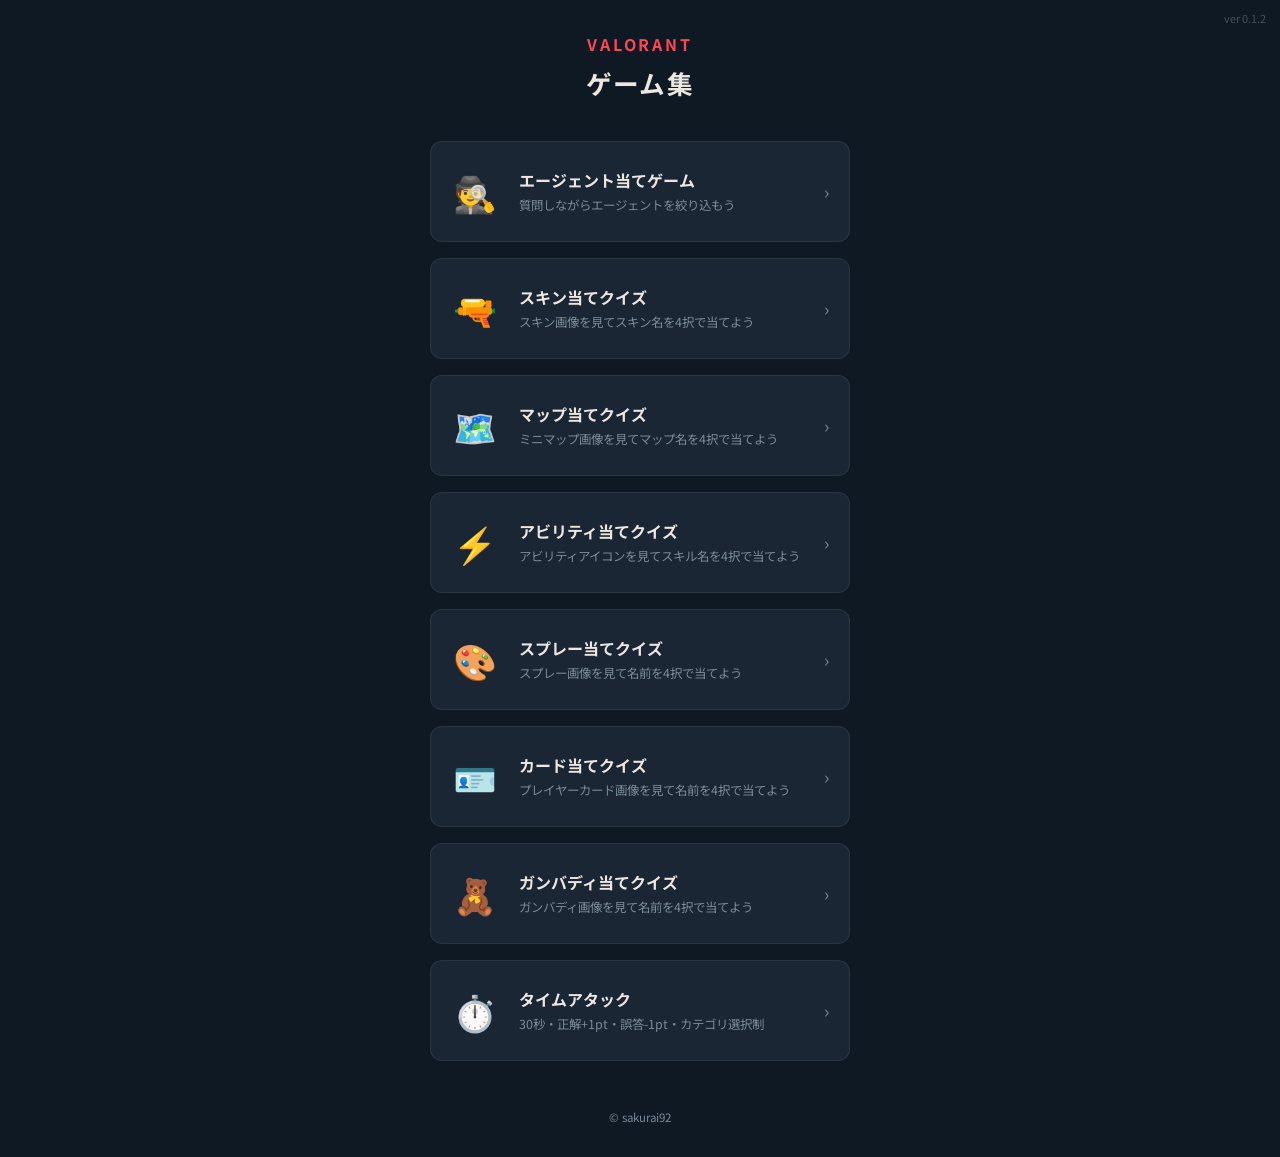
==== index.html @ c87e13f1 "ver 0.1.2 https://claude.ai/code/session_01MHrsZ2jc6BJVUN55BAib9Q" ====
<!DOCTYPE html>
<html lang="ja">
<head>
  <meta charset="UTF-8">
  <meta name="viewport" content="width=device-width, initial-scale=1.0, user-scalable=no">
  <title>VALORANT ゲーム集</title>
  <link rel="preconnect" href="https://fonts.googleapis.com">
  <link href="https://fonts.googleapis.com/css2?family=Noto+Sans+JP:wght@400;600;700&display=swap" rel="stylesheet">
  <style>
    :root {
      --bg:     #0f1923;
      --card:   #1a2634;
      --hover:  #243040;
      --accent: #ff4655;
      --text:   #ece8e1;
      --muted:  #7a8a99;
      --border: #ffffff12;
    }

    *, *::before, *::after { box-sizing: border-box; margin: 0; padding: 0; }

    body {
      min-height: 100dvh;
      background: var(--bg);
      color: var(--text);
      font-family: 'Noto Sans JP', sans-serif;
      -webkit-font-smoothing: antialiased;
      display: flex;
      flex-direction: column;
      align-items: center;
      justify-content: center;
      padding: 32px 16px;
    }

    .logo {
      font-size: 1rem;
      font-weight: 700;
      color: var(--accent);
      letter-spacing: 0.18em;
      margin-bottom: 8px;
    }

    h1 {
      font-size: 1.6rem;
      font-weight: 700;
      letter-spacing: 0.04em;
      margin-bottom: 40px;
      color: var(--text);
    }

    .cards {
      display: flex;
      flex-direction: column;
      gap: 16px;
      width: 100%;
      max-width: 420px;
    }

    .card {
      display: flex;
      align-items: center;
      gap: 20px;
      padding: 24px 20px;
      background: var(--card);
      border: 1.5px solid var(--border);
      border-radius: 12px;
      text-decoration: none;
      color: var(--text);
      transition: background 0.18s, border-color 0.18s, transform 0.18s;
      cursor: pointer;
      -webkit-tap-highlight-color: transparent;
    }
    .card:hover {
      background: var(--hover);
      border-color: var(--accent);
      transform: translateY(-2px);
    }
    .card:active { transform: scale(0.98); }

    .card-icon {
      font-size: 2.2rem;
      flex-shrink: 0;
      width: 48px;
      text-align: center;
    }

    .card-text { flex: 1; }

    .card-title {
      font-size: 1rem;
      font-weight: 700;
      margin-bottom: 4px;
    }

    .card-desc {
      font-size: 0.78rem;
      color: var(--muted);
      line-height: 1.5;
    }

    .card-arrow {
      font-size: 1.1rem;
      color: var(--muted);
      flex-shrink: 0;
    }

    footer {
      margin-top: 48px;
      font-size: 0.72rem;
      color: var(--muted);
    }

    .version {
      position: fixed;
      top: 10px;
      right: 14px;
      font-size: 0.68rem;
      color: var(--muted);
      opacity: 0.5;
    }
  </style>
</head>
<body>

  <span class="version">ver 0.1.2</span>
  <p class="logo">VALORANT</p>
  <h1>ゲーム集</h1>

  <div class="cards">
    <a class="card" href="agent-game.html">
      <div class="card-icon">🕵️</div>
      <div class="card-text">
        <div class="card-title">エージェント当てゲーム</div>
        <div class="card-desc">質問しながらエージェントを絞り込もう</div>
      </div>
      <div class="card-arrow">›</div>
    </a>

    <a class="card" href="skin-quiz.html">
      <div class="card-icon">🔫</div>
      <div class="card-text">
        <div class="card-title">スキン当てクイズ</div>
        <div class="card-desc">スキン画像を見てスキン名を4択で当てよう</div>
      </div>
      <div class="card-arrow">›</div>
    </a>

    <a class="card" href="map-quiz.html">
      <div class="card-icon">🗺️</div>
      <div class="card-text">
        <div class="card-title">マップ当てクイズ</div>
        <div class="card-desc">ミニマップ画像を見てマップ名を4択で当てよう</div>
      </div>
      <div class="card-arrow">›</div>
    </a>

    <a class="card" href="ability-quiz.html">
      <div class="card-icon">⚡</div>
      <div class="card-text">
        <div class="card-title">アビリティ当てクイズ</div>
        <div class="card-desc">アビリティアイコンを見てスキル名を4択で当てよう</div>
      </div>
      <div class="card-arrow">›</div>
    </a>

    <a class="card" href="spray-quiz.html">
      <div class="card-icon">🎨</div>
      <div class="card-text">
        <div class="card-title">スプレー当てクイズ</div>
        <div class="card-desc">スプレー画像を見て名前を4択で当てよう</div>
      </div>
      <div class="card-arrow">›</div>
    </a>

    <a class="card" href="card-quiz.html">
      <div class="card-icon">🪪</div>
      <div class="card-text">
        <div class="card-title">カード当てクイズ</div>
        <div class="card-desc">プレイヤーカード画像を見て名前を4択で当てよう</div>
      </div>
      <div class="card-arrow">›</div>
    </a>

    <a class="card" href="buddy-quiz.html">
      <div class="card-icon">🧸</div>
      <div class="card-text">
        <div class="card-title">ガンバディ当てクイズ</div>
        <div class="card-desc">ガンバディ画像を見て名前を4択で当てよう</div>
      </div>
      <div class="card-arrow">›</div>
    </a>

    <a class="card" href="time-attack.html">
      <div class="card-icon">⏱️</div>
      <div class="card-text">
        <div class="card-title">タイムアタック</div>
        <div class="card-desc">30秒・正解+1pt・誤答-1pt・カテゴリ選択制</div>
      </div>
      <div class="card-arrow">›</div>
    </a>
  </div>

  <footer>© sakurai92</footer>

</body>
</html>
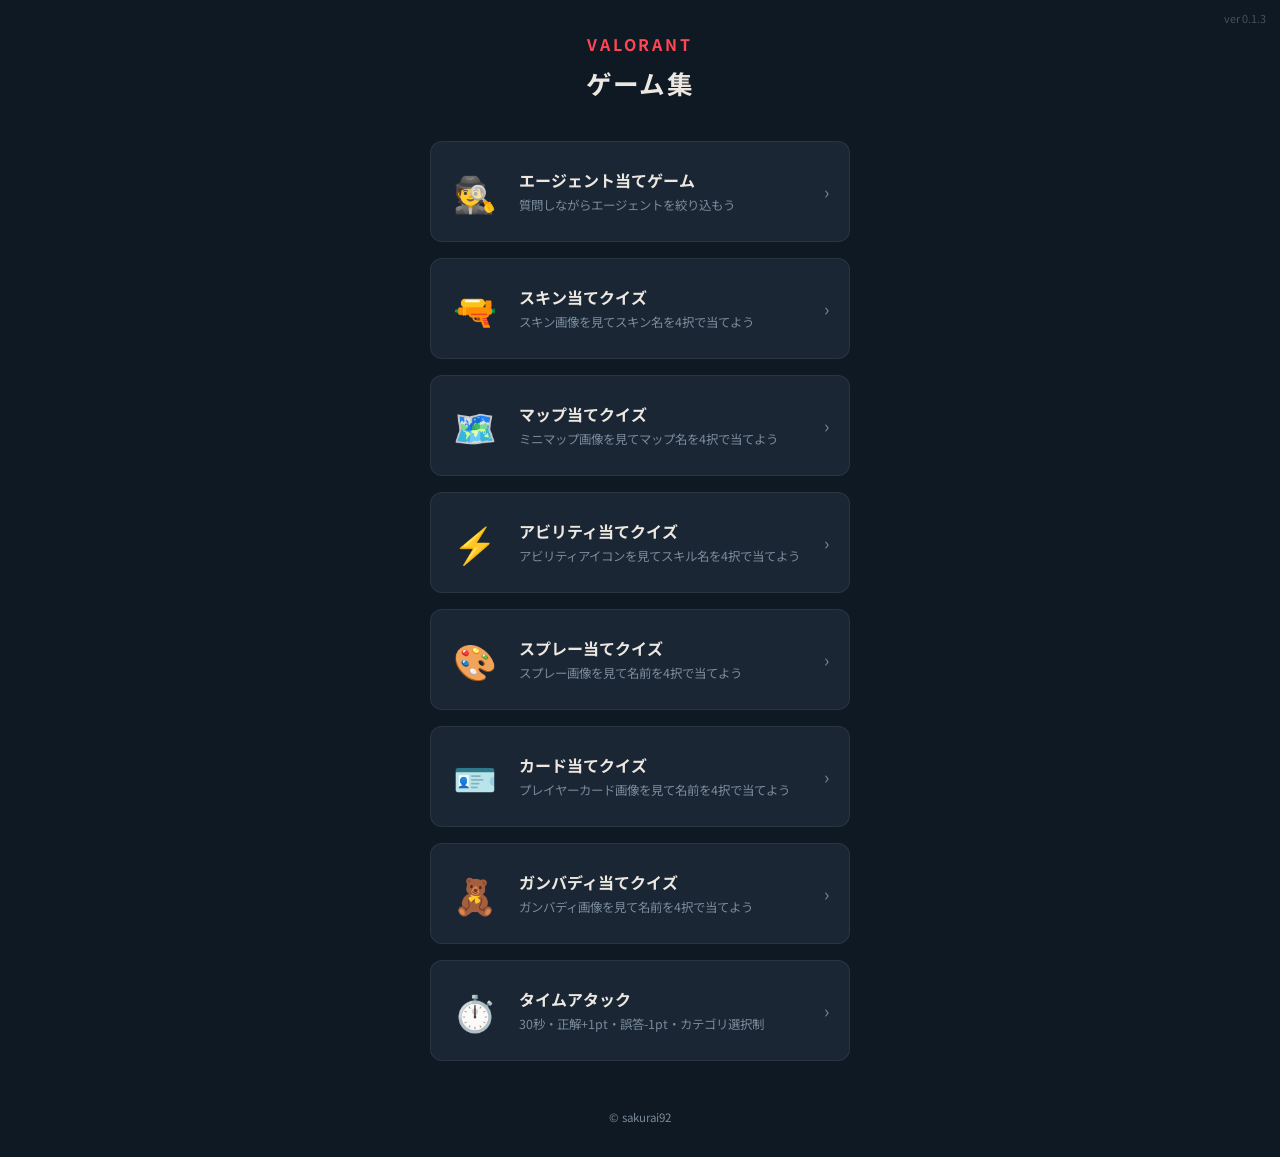
==== commit 607947c5: "Bump version to 0.1.3 https://claude.ai/code/session_01MHrsZ2jc6BJVUN55BAib9Q" ====
--- a/index.html
+++ b/index.html
@@ -122,7 +122,7 @@
 </head>
 <body>
 
-  <span class="version">ver 0.1.2</span>
+  <span class="version">ver 0.1.3</span>
   <p class="logo">VALORANT</p>
   <h1>ゲーム集</h1>
 
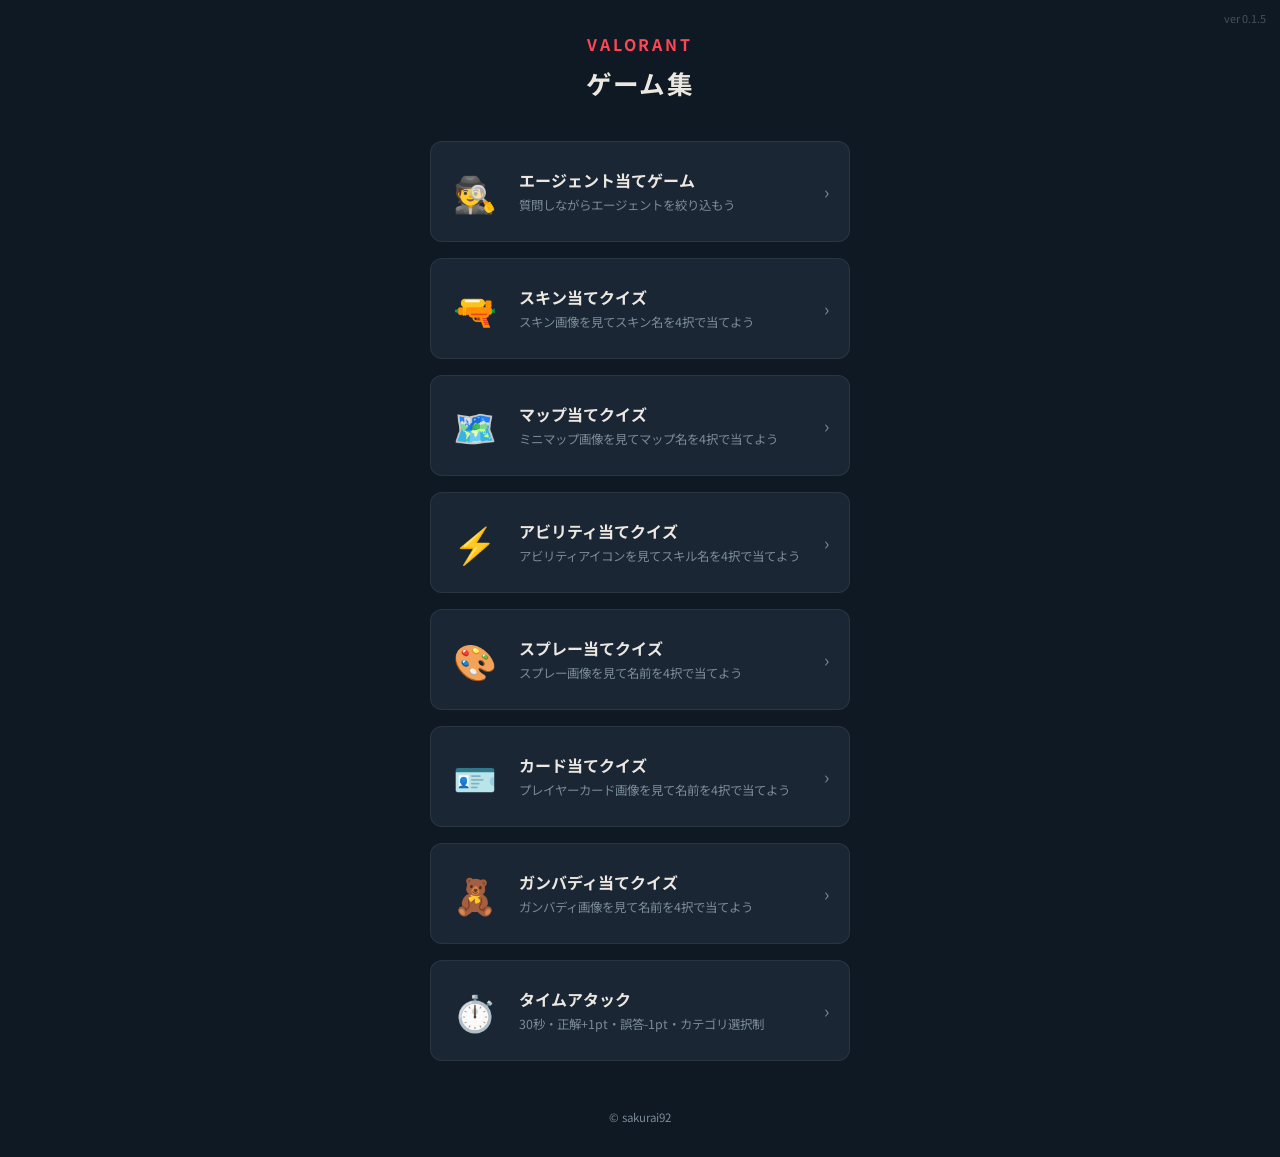
==== commit 012018a6: "Fix card quiz bottom padding with simple 100px value (ver 0.1.5) https://claude.ai/code/session_01MH" ====
--- a/index.html
+++ b/index.html
@@ -122,7 +122,7 @@
 </head>
 <body>
 
-  <span class="version">ver 0.1.3</span>
+  <span class="version">ver 0.1.5</span>
   <p class="logo">VALORANT</p>
   <h1>ゲーム集</h1>
 
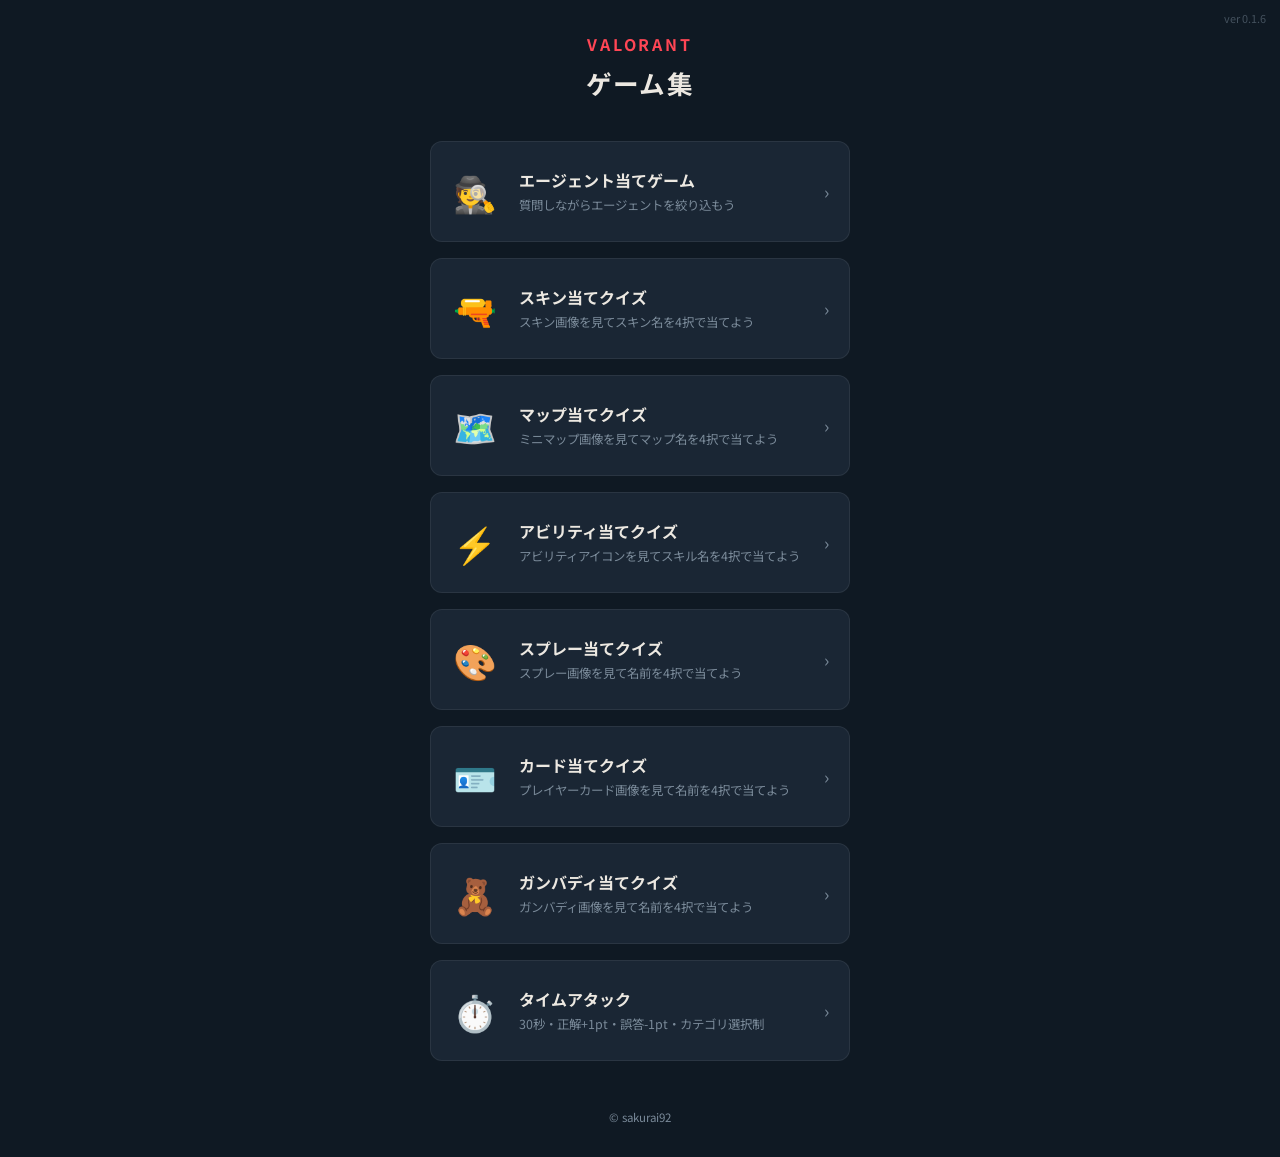
==== commit 997de9cf: "Fix card quiz: use position fixed for next button to guarantee visibility (ver 0.1.6) https://claude" ====
--- a/index.html
+++ b/index.html
@@ -122,7 +122,7 @@
 </head>
 <body>
 
-  <span class="version">ver 0.1.5</span>
+  <span class="version">ver 0.1.6</span>
   <p class="logo">VALORANT</p>
   <h1>ゲーム集</h1>
 
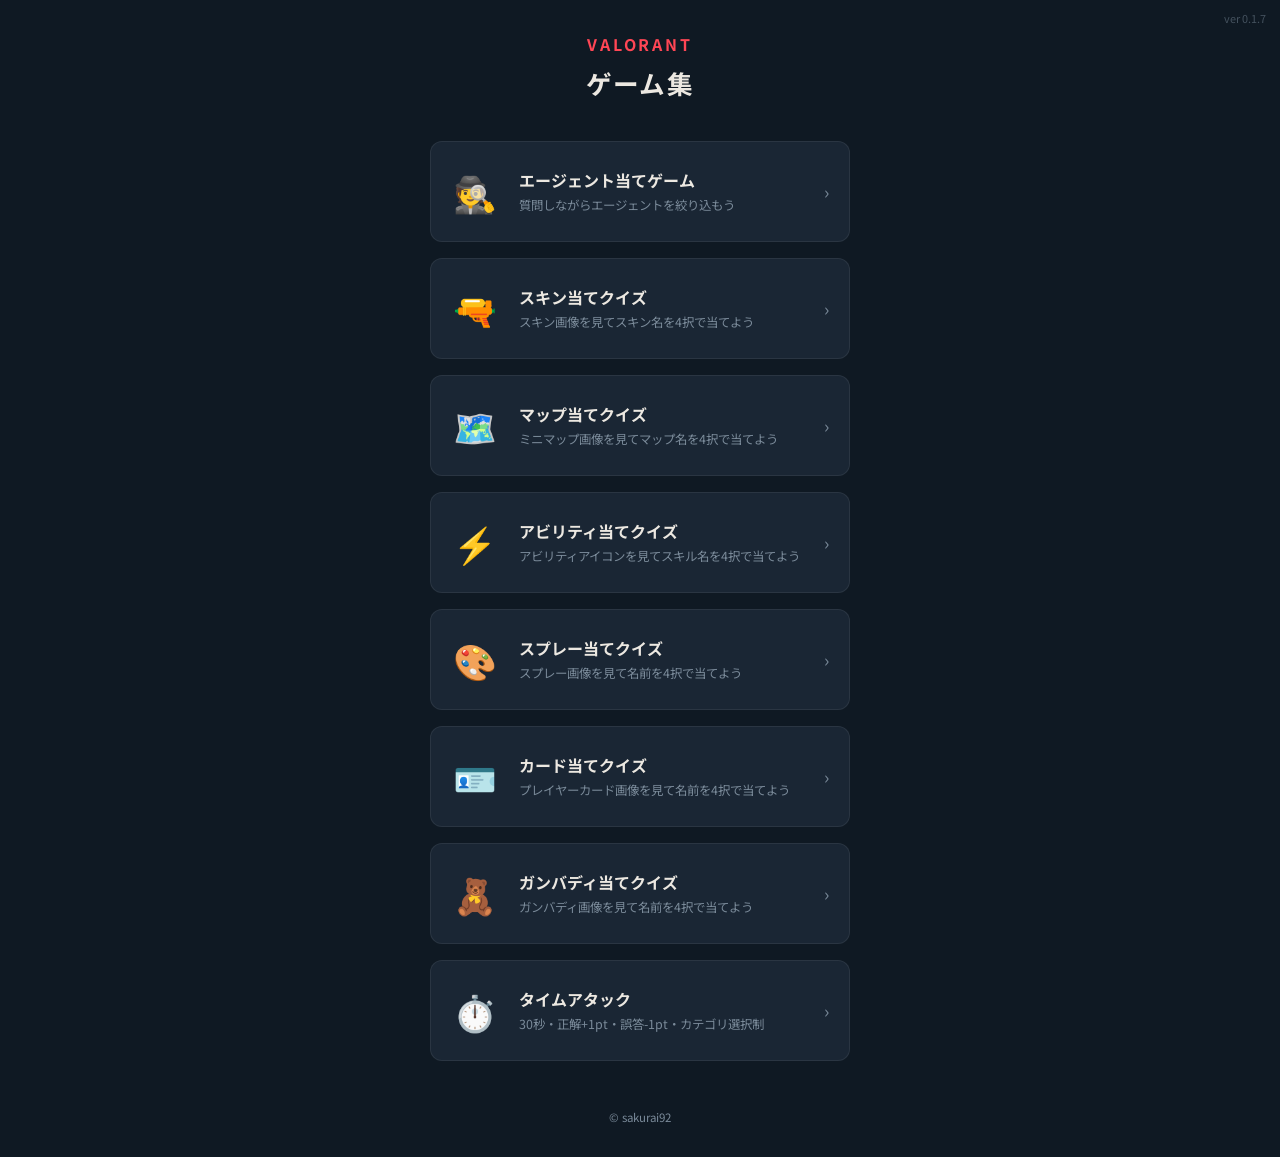
==== commit 15e6603b: "Redesign card quiz: scrollable image area + fixed controls, fix broken images (ver 0.1.7) https://cl" ====
--- a/index.html
+++ b/index.html
@@ -122,7 +122,7 @@
 </head>
 <body>
 
-  <span class="version">ver 0.1.6</span>
+  <span class="version">ver 0.1.7</span>
   <p class="logo">VALORANT</p>
   <h1>ゲーム集</h1>
 
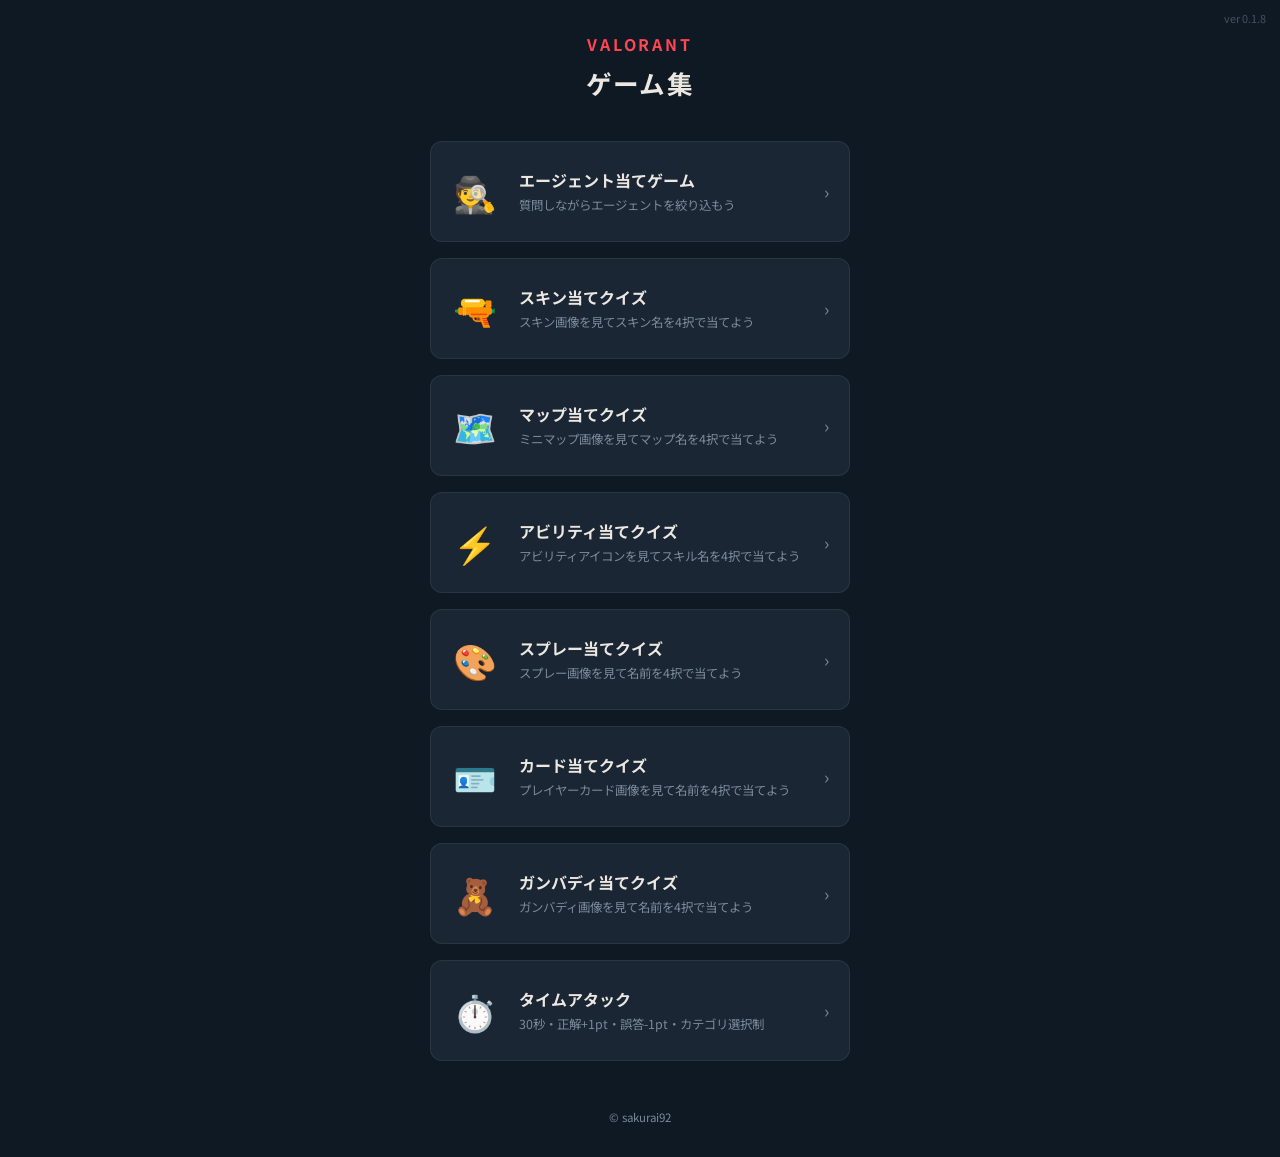
==== commit f7b2d8c8: "Reduce card image size to half width (ver 0.1.8) https://claude.ai/code/session_01MHrsZ2jc6BJVUN55BA" ====
--- a/index.html
+++ b/index.html
@@ -122,7 +122,7 @@
 </head>
 <body>
 
-  <span class="version">ver 0.1.7</span>
+  <span class="version">ver 0.1.8</span>
   <p class="logo">VALORANT</p>
   <h1>ゲーム集</h1>
 
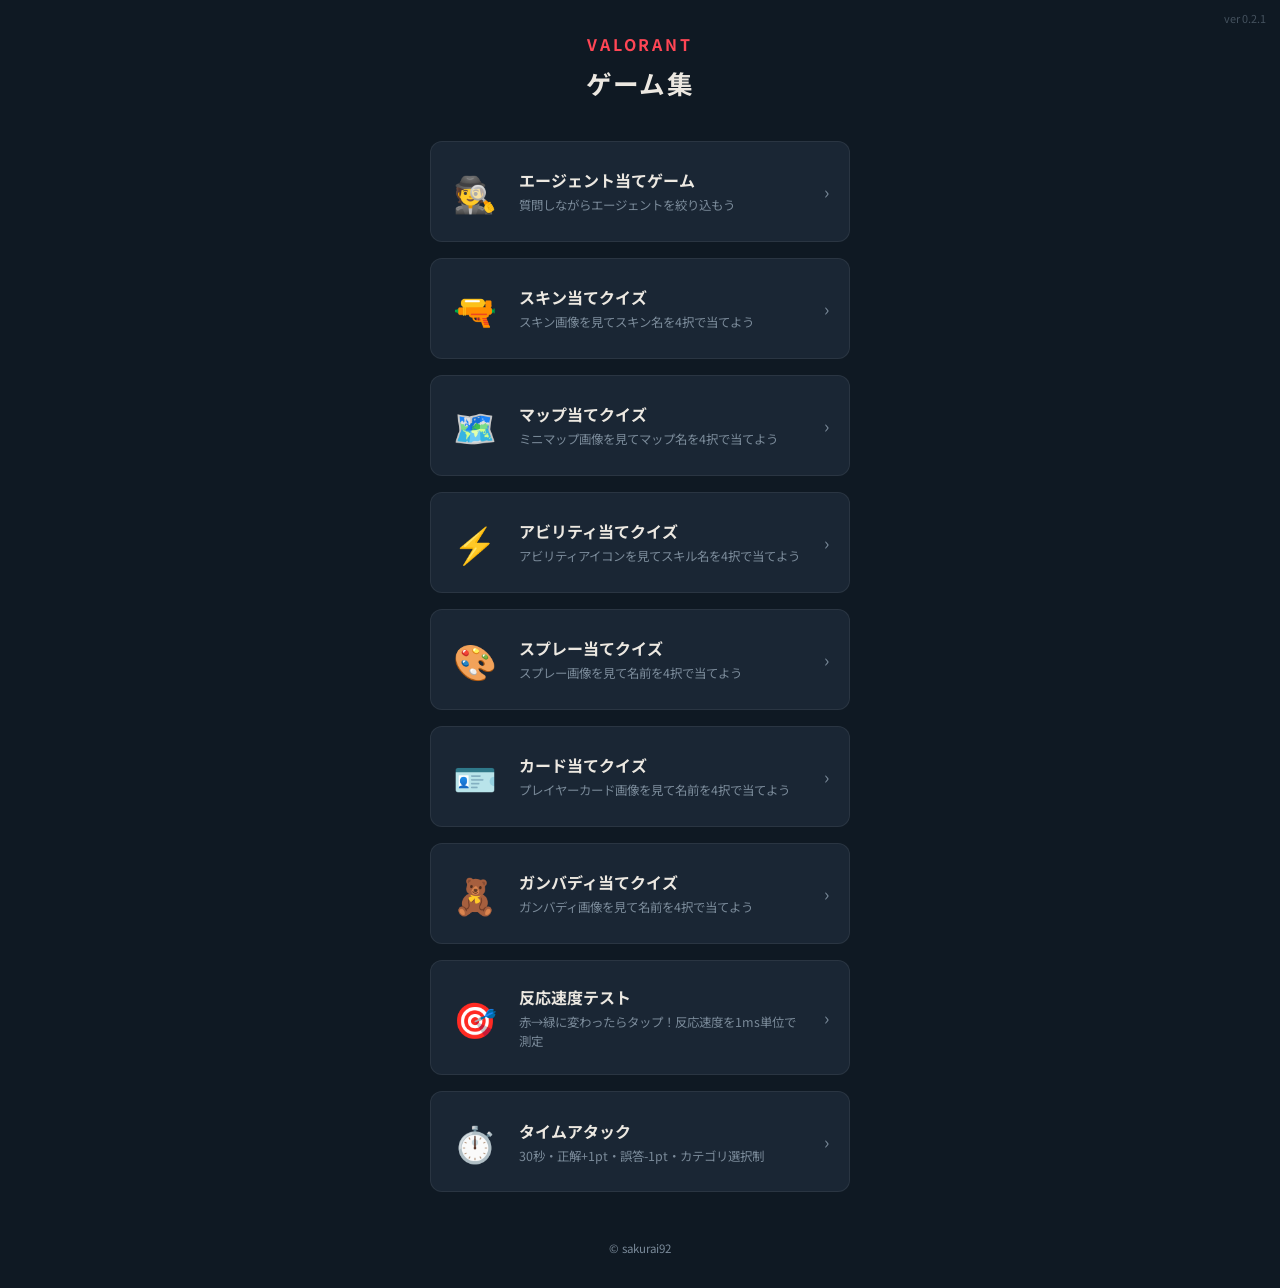
==== commit 474159fc: "Add reaction time test game (ver 0.2.1) https://claude.ai/code/session_01MHrsZ2jc6BJVUN55BAib9Q" ====
--- a/index.html
+++ b/index.html
@@ -122,7 +122,7 @@
 </head>
 <body>
 
-  <span class="version">ver 0.1.8</span>
+  <span class="version">ver 0.2.1</span>
   <p class="logo">VALORANT</p>
   <h1>ゲーム集</h1>
 
@@ -190,6 +190,15 @@
       <div class="card-arrow">›</div>
     </a>
 
+    <a class="card" href="reaction-test.html">
+      <div class="card-icon">🎯</div>
+      <div class="card-text">
+        <div class="card-title">反応速度テスト</div>
+        <div class="card-desc">赤→緑に変わったらタップ！反応速度を1ms単位で測定</div>
+      </div>
+      <div class="card-arrow">›</div>
+    </a>
+
     <a class="card" href="time-attack.html">
       <div class="card-icon">⏱️</div>
       <div class="card-text">
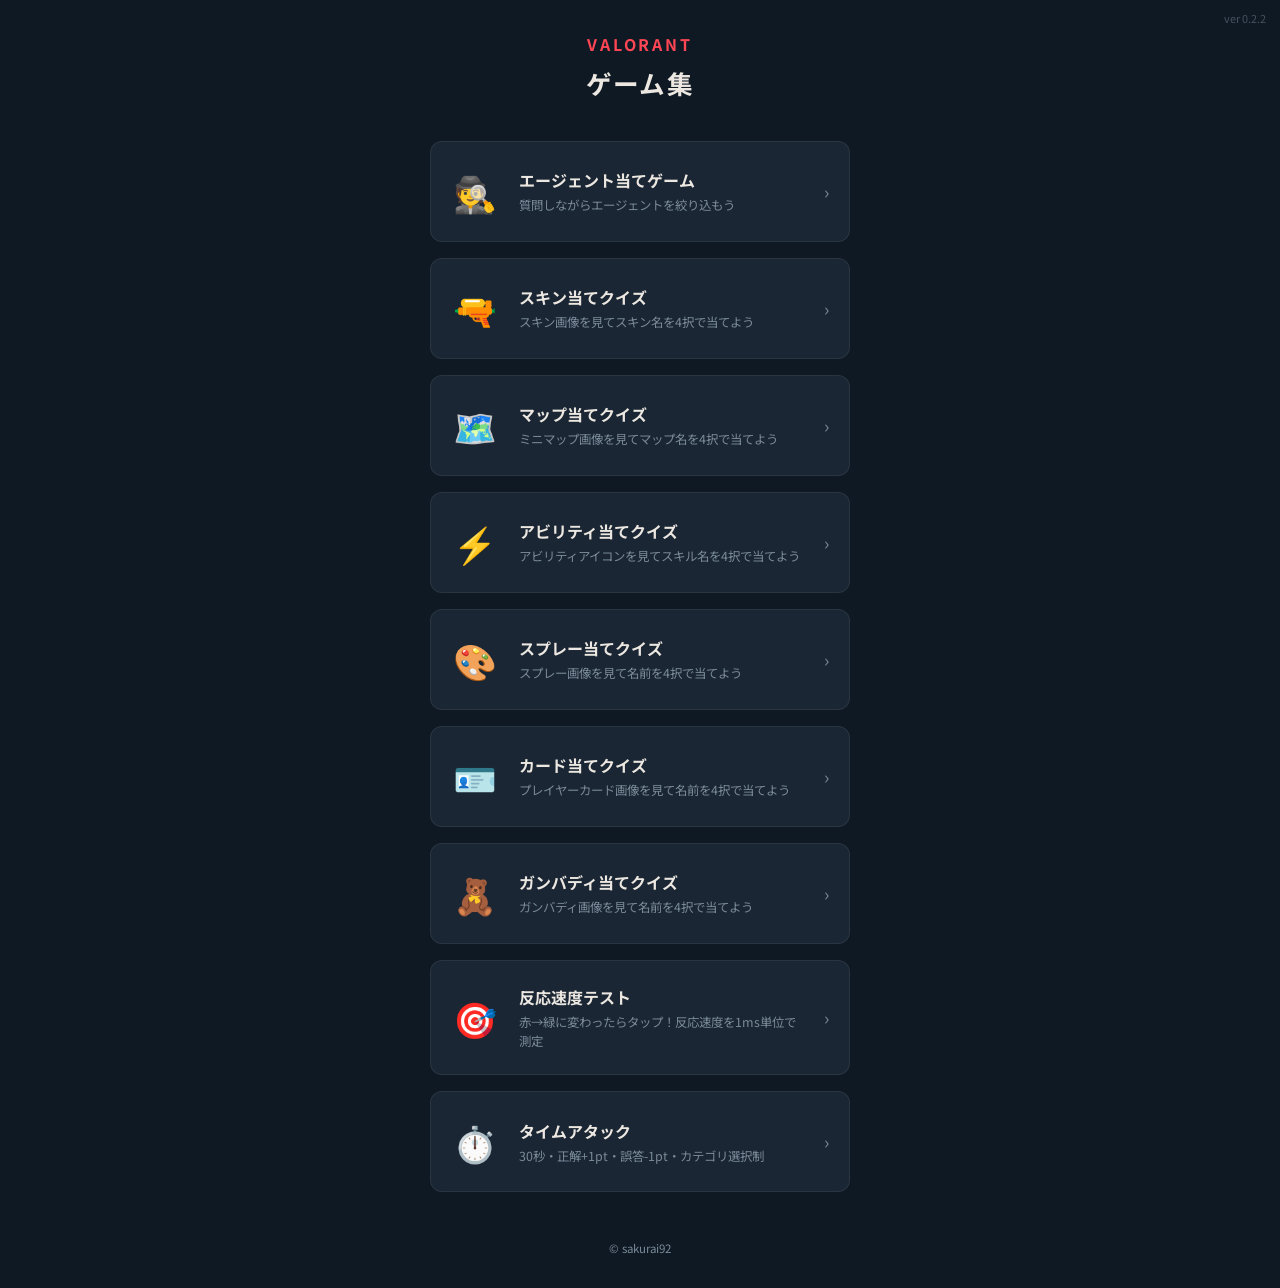
==== commit c0095767: "Fix reaction test: start timer after green frame is actually painted via rAF (ver 0.2.2) https://cla" ====
--- a/index.html
+++ b/index.html
@@ -122,7 +122,7 @@
 </head>
 <body>
 
-  <span class="version">ver 0.2.1</span>
+  <span class="version">ver 0.2.2</span>
   <p class="logo">VALORANT</p>
   <h1>ゲーム集</h1>
 
